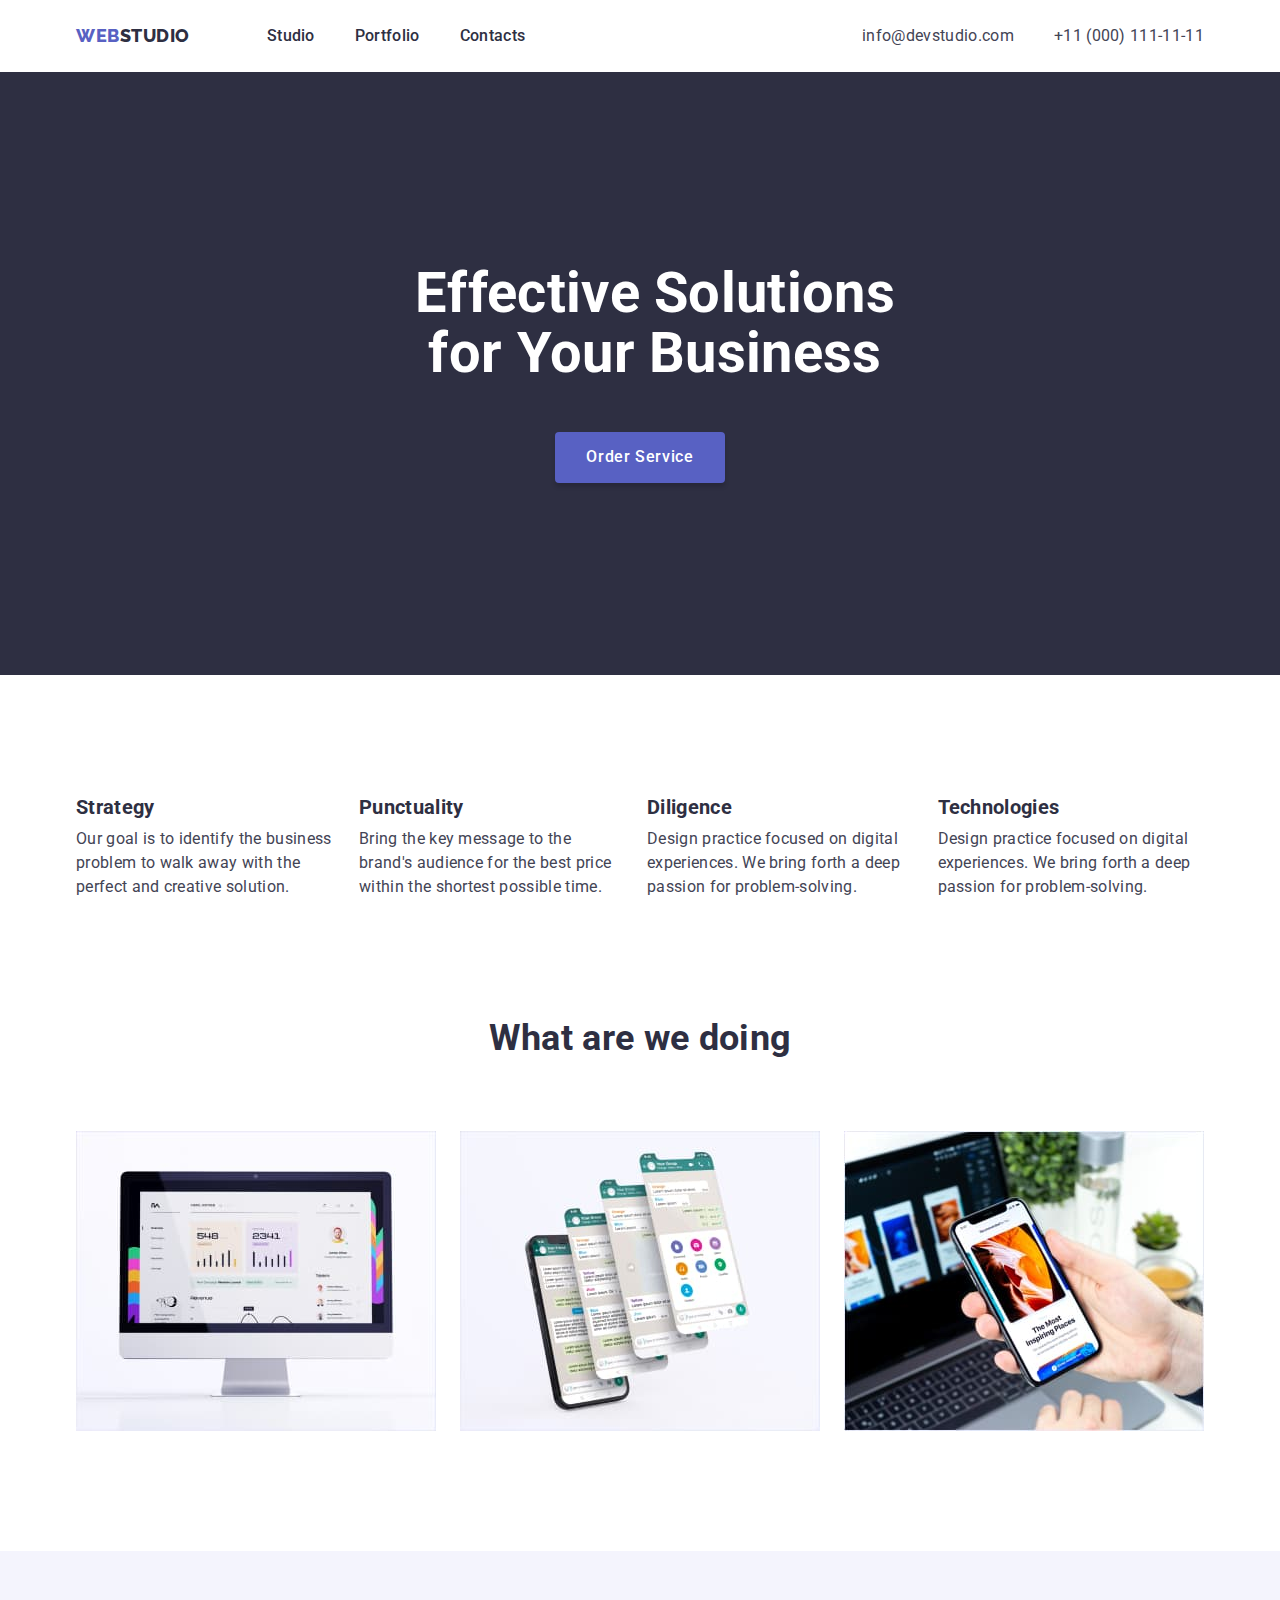
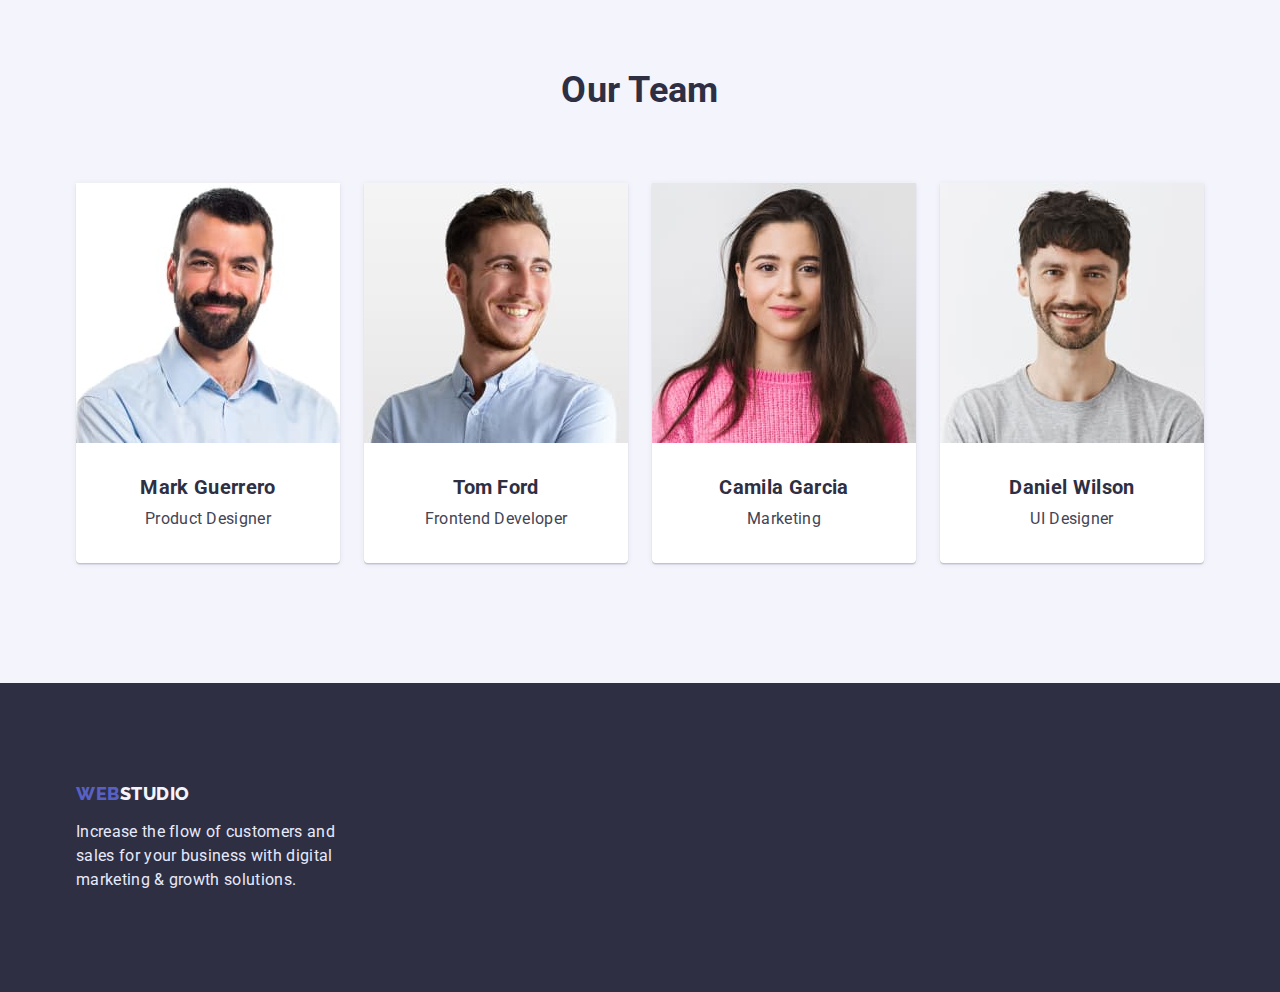
==== index.html @ d0caa9ff "Repository created" ====
<!DOCTYPE html>
<html lang="en">
  <head>
    <meta charset="UTF-8" />
    <meta http-equiv="X-UA-Compatible" content="IE=edge" />
    <meta name="viewport" content="width=device-width, initial-scale=1.0" />
    <title>Main Page</title>
    <link rel="stylesheet" href="./css/modern-normalize.css" />
    <link rel="preconnect" href="https://fonts.googleapis.com" />
    <link rel="preconnect" href="https://fonts.gstatic.com" crossorigin />
    <link
      href="https://fonts.googleapis.com/css2?family=Raleway:wght@800&family=Roboto:wght@400;500;700;900&display=swap"
      rel="stylesheet"
    />
    <link rel="stylesheet" href="./css/styles.css" />
  </head>
  <body>
    <!--header-->
    <header class="header">
      <div class="header-div container">
        <!--logo of header-->
        <div class="header-logo">
          <a class="logo-part1" href="./index.html">
            WEB<!--
            --><span class="logo-part2">STUDIO</span>
          </a>
        </div>
        <!--Main navigation-->
        <nav class="nav">
          <div class="container-nav">
            <ul class="navigation-list">
              <li class="navigation-item">
                <a class="navigation-link" href="./index.html">Studio</a>
              </li>
              <li class="navigation-item">
                <a class="navigation-link" href="./portfolio.html">Portfolio</a>
              </li>
              <li class="navigation-item">
                <a class="navigation-link" href="">Contacts</a>
              </li>
            </ul>
          </div>
        </nav>
        <!--address of header-->
        <div class="container-address">
          <ul class="address-list">
            <li class="address-item">
              <a class="address-header" href="mailto:info@devstudio.com">
                info@devstudio.com
              </a>
            </li>
            <li class="address-item">
              <a class="address-header" href="tel:+110001111111">
                +11 (000) 111-11-11
              </a>
            </li>
          </ul>
        </div>
      </div>
    </header>
    <!--main-->
    <main class="main">
      <!--hero-->
      <section class="hero">
        <div class="container">
          <h1 class="site-theme">Effective Solutions for Your Business</h1>
          <button class="filter-button" type="button">Order Service</button>
        </div>
      </section>
      <!--peculiarities-->
      <section class="section">
        <div class="peculiarities container">
          <h2 class="visually-hidden">peculiarities</h2>
          <ul class="peculiarities-list">
            <li class="peculiarities-item">
              <h3 class="list-header">Strategy</h3>
              <p class="paragraph-text">
                Our goal is to identify the business problem to walk away with
                the perfect and creative solution.
              </p>
            </li>
            <li class="peculiarities-item">
              <h3 class="list-header">Punctuality</h3>
              <p class="paragraph-text">
                Bring the key message to the brand's audience for the best price
                within the shortest possible time.
              </p>
            </li>
            <li class="peculiarities-item">
              <h3 class="list-header">Diligence</h3>
              <p class="paragraph-text">
                Design practice focused on digital experiences. We bring forth a
                deep passion for problem-solving.
              </p>
            </li>
            <li class="peculiarities-item">
              <h3 class="list-header">Technologies</h3>
              <p class="paragraph-text">
                Design practice focused on digital experiences. We bring forth a
                deep passion for problem-solving.
              </p>
            </li>
          </ul>
        </div>
      </section>
      <!--service-->
      <section class="service">
        <div class="container">
          <h2 class="header-section">What are we doing</h2>
          <ul class="service-list">
            <li class="service-item">
              <img
                src="./images/img1.jpg"
                alt="Website page monitor"
                width="360"
                height="300"
              />
            </li>
            <li class="service-item">
              <img
                src="./images/img2.jpg"
                alt="Smartphone with examples of several site pages in the form of layers"
                width="360"
                height="300"
              />
            </li>
            <li class="service-item">
              <img
                src="./images/img3.jpg"
                alt="Laptop and smartphone in app testing mode"
                width="360"
                height="300"
              />
            </li>
          </ul>
        </div>
      </section>
      <!--team-->
      <section class="team-cards section">
        <div class="container">
          <h2 class="header-section">Our Team</h2>
          <ul class="team-cards-list">
            <li class="card">
              <img
                src="./images/photo1.jpg"
                alt="Photo of Mark Guerrero against a white background"
                width="264"
                height="260"
              />
              <div class="card-block">
                <h3 class="list-header">Mark Guerrero</h3>
                <p class="paragraph-text">Product Designer</p>
              </div>
            </li>
            <li class="card">
              <img
                src="./images/photo2.jpg"
                alt="Photo of Tom Ford against a light gray background"
                width="264"
                height="260"
              />
              <div class="card-block">
                <h3 class="list-header">Tom Ford</h3>
                <p class="paragraph-text">Frontend Developer</p>
              </div>
            </li>
            <li class="card">
              <img
                src="./images/photo3.jpg"
                alt="Photo of Camila Garcia against a light gray background"
                width="264"
                height="260"
              />
              <div class="card-block">
                <h3 class="list-header">Camila Garcia</h3>
                <p class="paragraph-text">Marketing</p>
              </div>
            </li>
            <li class="card">
              <img
                src="./images/photo4.jpg"
                alt="Photo of Daniel Wilson against a light gray background"
                width="264"
                height="260"
              />
              <div class="card-block">
                <h3 class="list-header">Daniel Wilson</h3>
                <p class="paragraph-text">UI Designer</p>
              </div>
            </li>
          </ul>
        </div>
      </section>
    </main>
    <!-- footer -->
    <footer class="footer">
      <div class="container">
        <!--logo of footer-->
        <a class="logo-part1" href="./index.html">
          WEB<!--
          --><span class="logo-part2">STUDIO</span>
        </a>
        <p class="text-explanation">
          Increase the flow of customers and sales for your business with
          digital marketing & growth solutions.
        </p>
      </div>
    </footer>
  </body>
</html>
---- css/styles.css ----
:root {
  --primary-color: #ffffff;
  --primary-text-color: #2e2f42;
  --second-text-color: #434455;
  --hover-effect-color: #5861c3;
  --backgrounds-color: #f4f4fd;
  --botton-background-color: #404bbf;
  --botton-hover-color: #4d5ae5;
  --footer-p-color: #e7e9fc;
  --second-font-weight: 500;
  --header-font-weight: 700;
  --primary-width: 1440px;
  --primary-gap: 8px;
  --primary-margin-bottom: 32px;
  --left-margin: 24px;
  --top-margin: 48px;
  --font-size: 16px;
}

/* common style values */
* {
  margin: 0;
  padding: 0;
  list-style: none;
  text-decoration-line: none;
}

*,
::before,
::after {
  box-sizing: border-box;
}

body {
  margin-left: auto;
  margin-right: auto;

  font-family: "Roboto", "sans-serif";
  font-size: var(--font-size);
  letter-spacing: 0.02em;
  color: var(--primary-text-color);
  background-color: var(--primary-color);
}

.container {
  margin-left: auto;
  margin-right: auto;
  padding-left: 15px;
  padding-right: 15px;
  width: 1158px;
}

.section {
  padding-top: 120px;
  padding-bottom: 120px;
}

h2 {
  text-align: center;
}

img {
  display: block;
  width: 100%;
}

/* header */
.header {
  box-shadow: 0px 2px 1px rgba(46, 47, 66, 0.08),
    0px 1px 1px rgba(46, 47, 66, 0.16),
    0px 1px 6px rgba(46, 47, 66, 0.08);
  background-color: var(--primary-color);
}

.header .container {
  display: flex;
}

.header-logo {
  margin-right: 77px;
}

.header .logo-part1 {
  line-height: 1.33;
}

.logo-part1,
.logo-part2 {
  font-family: "Raleway";
  font-weight: 800;
  font-size: 18px;
  letter-spacing: 0.03em;
  text-decoration-line: none;
}

.header .logo-part1,
.navigation-link,
.address-header {
  display: block;
  padding-top: var(--left-margin);
  padding-bottom: var(--left-margin);
}

.logo-part1 {
  color: var(--hover-effect-color);
}

.logo-part2 {
  color: var(--primary-text-color);
}

.logo-part1:hover,
.logo-part1:hover,
.address-header:hover,
.logo-part1:focus,
.logo-part1:focus,
.address-header:focus {
  color: var(--hover-effect-color);
}

.navigation-list {
  display: flex;
}

.navigation-item+.navigation-item {
  margin-left: 40px;
}

.navigation-link {
  font-weight: var(--second-font-weight);
  color: var(--primary-text-color);
  text-decoration-line: none;
  line-height: 1.5;
}

.navigation-link:hover,
.navigation-link:focus {
  color: var(--second-text-color);
}

.navigation-link:active {
  color: var(--botton-hover-color);
}

.container-address {
  margin-left: auto;
}

.address-item:not(:last-child) {
  margin-right: 40px;
}

.address-header {
  color: var(--second-text-color);
  line-height: 1.5;
}

.address-list {
  display: flex;
  margin-left: auto;
}

/* "Main Page" */
.main {
  background-color: var(--primary-color);
}

/* "hero" */
.hero {
  padding-top: 192px;
  padding-bottom: 192px;
  margin: 0 auto;
  text-align: center;
}

.hero .container {
  width: 492px;
}

.hero,
.footer {
  background-color: var(--primary-text-color);
}

.site-theme {
  width: 492px;
  font-weight: var(--header-font-weight);
  font-size: 56px;
  line-height: 1.07;
  color: var(--primary-color);
}

.filter-button {
  font-family: inherit;
  font-weight: var(--second-font-weight);
  font-size: var(--font-size);
  line-height: 1.5;
  background-color: var(--backgrounds-color);
  color: var(--botton-hover-color);
  letter-spacing: 0.04em;

  border-radius: 4px;
  border: 0;
  cursor: pointer;
}

.hero .filter-button {
  display: inline;
  text-align: center;

  width: 170px;
  height: 51px;
  margin-top: var(--top-margin);

  line-height: 1.17;
  background-color: var(--hover-effect-color);
  color: var(--primary-color);

  box-shadow: 0 4px 4px rgba(0, 0, 0, 0.15);
}

.hero .filter-button:hover,
.hero .filter-button:focus {
  background-color: var(--hover-effect-color);
  box-shadow: 0px 1px 6px rgba(46, 47, 66, 0.08),
    0px 1px 1px rgba(46, 47, 66, 0.16),
    0px 2px 1px rgba(46, 47, 66, 0.08);
}

.hero .filter-button:active {
  background-color: var(--botton-background-color);
  box-shadow: 0 4px 4px rgba(0, 0, 0, 0.15);
}


/* section "peculiarities" */
.peculiarities-list,
.service-list,
.team-cards-list,
.filter-list {
  display: flex;
}

.peculiarities,
.service,
.portfolio-main {
  background-color: var(--primary-color);
}

.visually-hidden {
  position: absolute;
  white-space: nowrap;
  width: 1px;
  height: 1px;
  overflow: hidden;
  border: 0;
  padding: 0;
  clip: rect(0 0 0 0);
  clip-path: inset(50%);
  margin: -1px;
}

.header-section {
  text-align: center;
  margin-bottom: 72px;

  font-weight: var(--header-font-weight);
  font-size: 36px;
  line-height: 1.11;
  color: var(--primary-text-color);
}

.list-header {
  font-weight: var(--header-font-weight);
  font-size: 20px;
  line-height: 1.2;
  color: var(--primary-text-color);
}

.paragraph-text {
  margin-top: var(--primary-gap);
  color: var(--second-text-color);
}

.peculiarities-item:not(:last-child),
.service-item:not(:last-child),
.card:not(:last-child),
.filter-item:not(:last-child) {
  margin-right: var(--left-margin);
}

/* section "service" */
.service {
  padding-bottom: 120px;
}

.paragraph-text,
.text-explanation {
  font-size: var(--font-size);
  line-height: 1.5;
}

/* section "team-cards" */
.team-cards {
  padding-top: 120px;
  text-align: center;
  background-color: var(--backgrounds-color);
}

.team-cards-list .card {
  background-color: var(--primary-color);
}

.card {
  box-shadow: 0px 1px 6px rgba(46, 47, 66, 0.08),
    0px 1px 1px rgba(46, 47, 66, 0.16),
    0px 2px 1px rgba(46, 47, 66, 0.08);
  border-radius: 0px 0px 4px 4px;
}

.card-block {
  padding: var(--primary-margin-bottom) var(--font-size);
}

.project-card-block {
  padding-top: var(--primary-margin-bottom);
  padding-bottom: var(--primary-margin-bottom);
}

/* "footer" */
.footer {
  padding-top: 100px;
  padding-bottom: 100px;
}

.footer .logo-part2 {
  color: var(--backgrounds-color);
}

.footer .logo-part1,
.footer .logo-part2 {
  line-height: 1.174;
}

.text-explanation {
  margin-top: var(--font-size);
  width: 264px;
  color: var(--footer-p-color);
}

/* "Portfolio page"  */
.portfolio {
  padding-top: 96px;
  padding-bottom: 120px;
  margin-top: 2px;
}

.portfolio-div {
  display: flex;
  flex-wrap: wrap;
}

/* "filter-list" */
.filter-list,
.project-cards {
  display: flex;
  flex-wrap: wrap;
  margin-left: auto;
  margin-right: auto;
}

.portfolio-main .filter-button {
  padding: 12px var(--left-margin);

  border: 1px solid var(--footer-p-color);
  border-radius: 4px;
}

.portfolio-main .filter-button:hover,
.portfolio-main .filter-button:focus {
  background-color: var(--botton-hover-color);
  color: var(--primary-color);
  box-shadow: 0px 3px 1px rgba(0, 0, 0, 0.1),
    0px 2px 1px rgba(0, 0, 0, 0.08),
    0px 2px 2px rgba(0, 0, 0, 0.12);
  border-color: transparent;
}

/* "project-cards" */
.project-cards {
  margin-top: 72px;
}

.project-cards-item {
  flex-basis: calc((100% - 2 * var(--left-margin)) / 3);
  box-shadow: 0px 1px 6px rgba(46, 47, 66, 0.08);
}

.project-cards-item:not(:nth-child(3n)) {
  margin-right: var(--left-margin);
}

.project-cards-item:not(:nth-last-child(-n + 3)) {
  margin-bottom: 48px;
}

.project-card-link {
  box-shadow: 0px 1px 6px rgba(46, 47, 66, 0.08);
}

.project-card-block {
  padding: var(--primary-margin-bottom) var(--font-size);

  border-right: 0.5px solid var(--backgrounds-color);
  border-left: 0.5px solid var(--backgrounds-color);
  border-bottom: 0.5px solid var(--backgrounds-color);
}
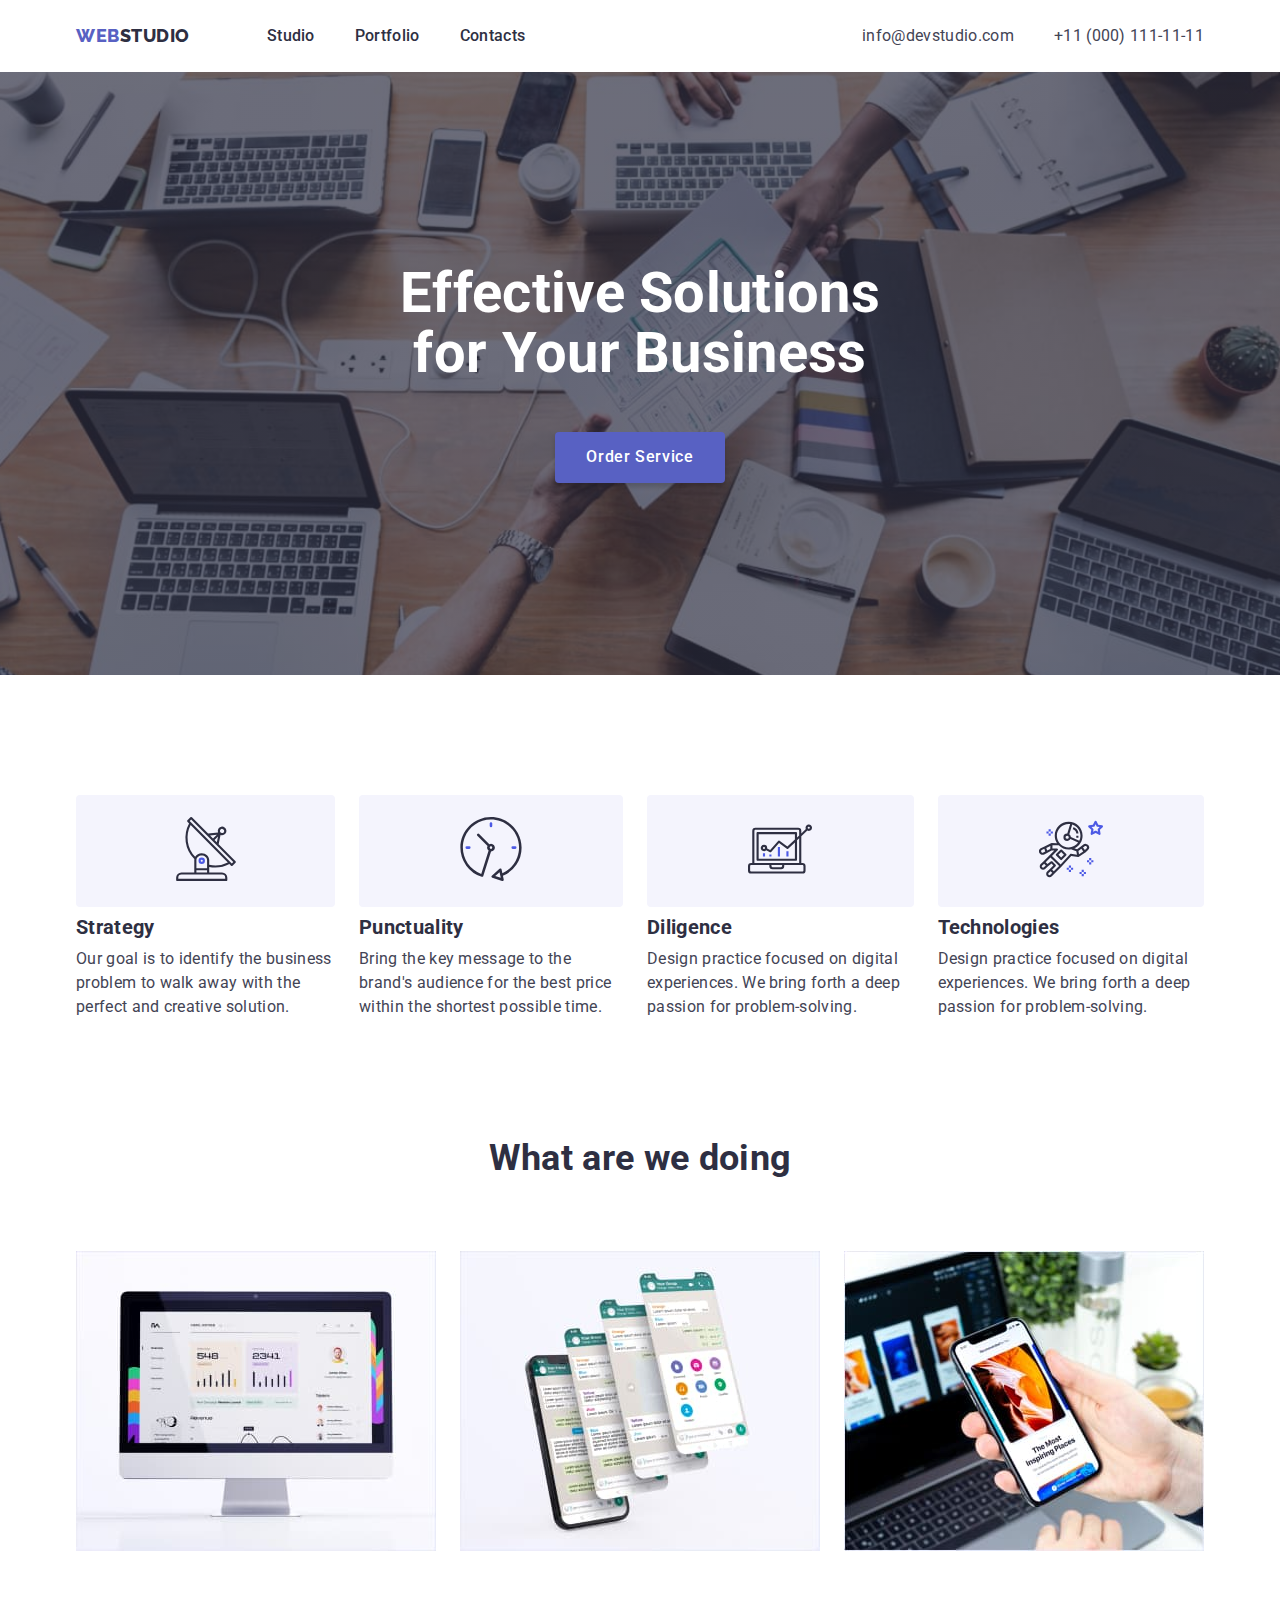
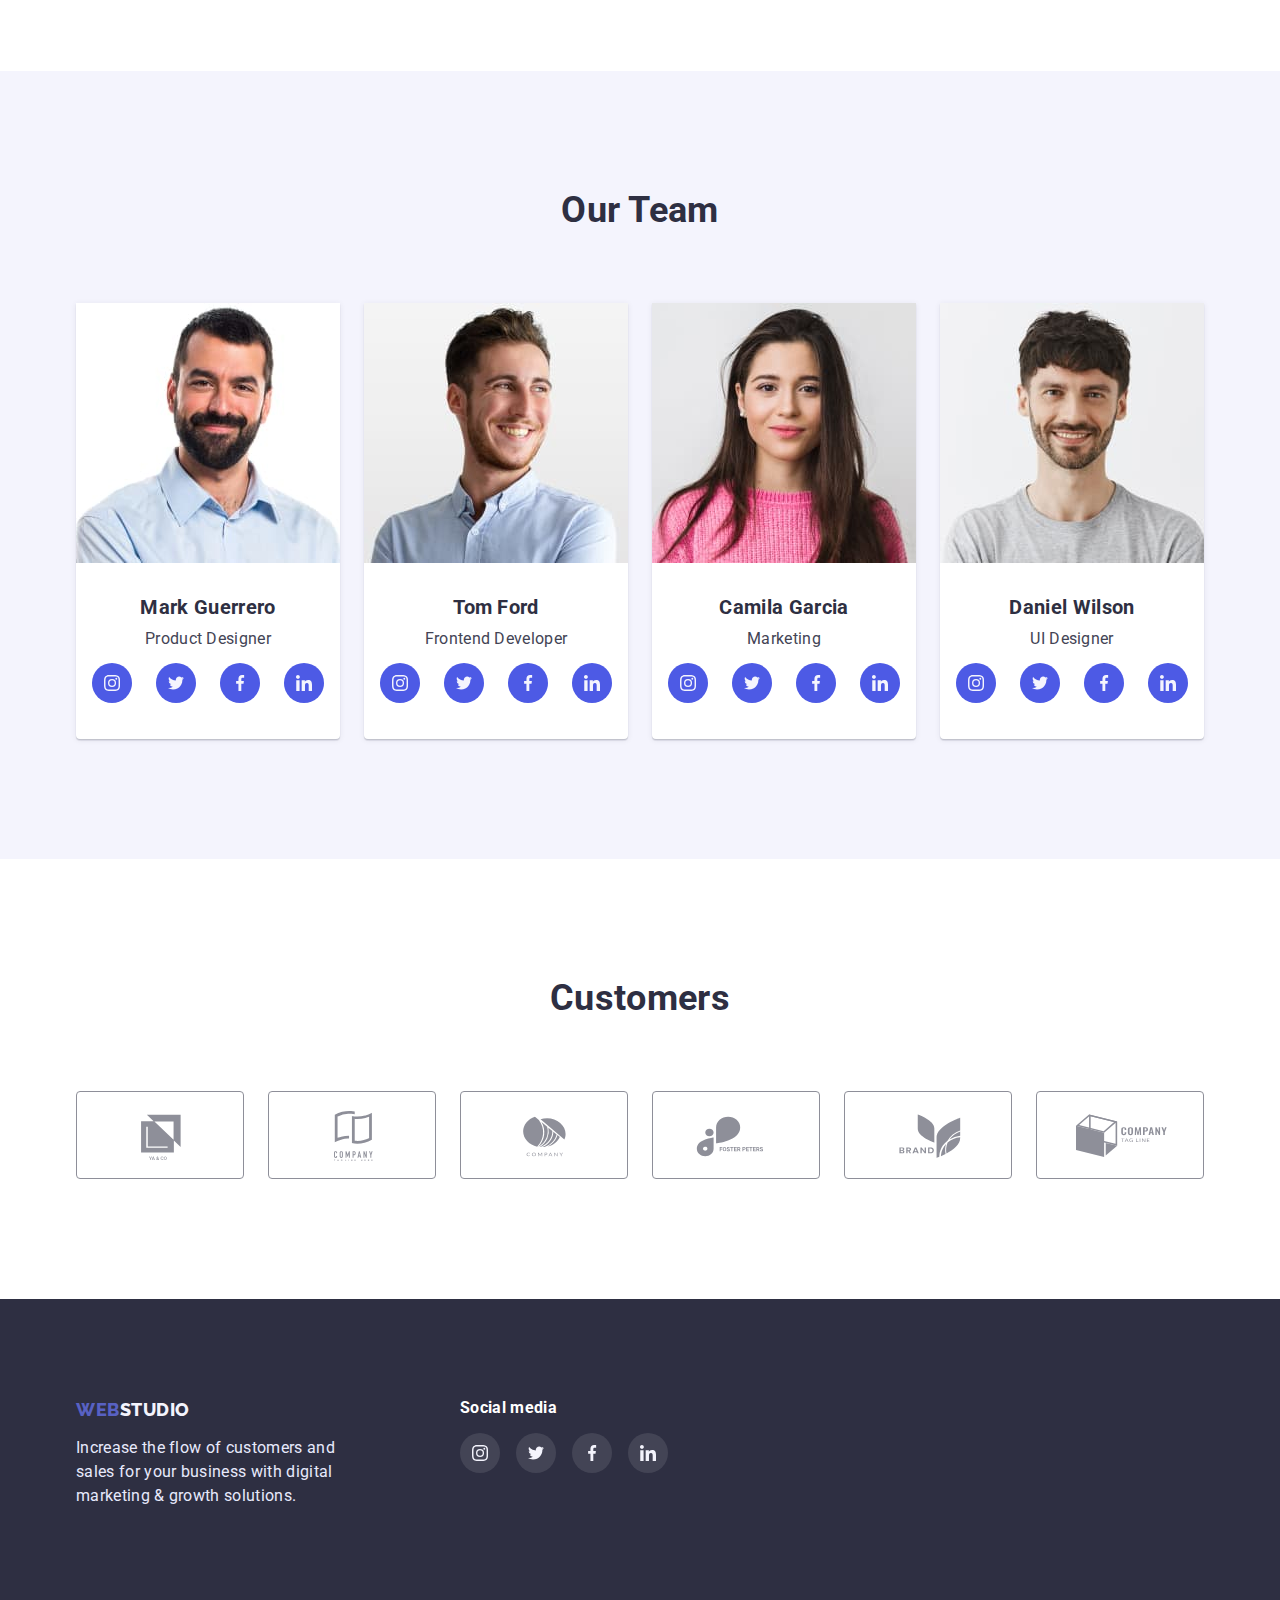
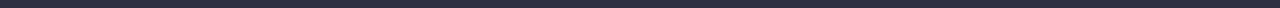
==== commit ff18db1b: "Сorrection of SVG links and icons" ====
--- a/index.html
+++ b/index.html
@@ -36,7 +36,7 @@
                 <a class="navigation-link" href="./portfolio.html">Portfolio</a>
               </li>
               <li class="navigation-item">
-                <a class="navigation-link" href="">Contacts</a>
+                <a class="navigation-link" href="./proba.html">Contacts</a>
               </li>
             </ul>
           </div>
@@ -62,9 +62,11 @@
     <main class="main">
       <!--hero-->
       <section class="hero">
-        <div class="container">
-          <h1 class="site-theme">Effective Solutions for Your Business</h1>
-          <button class="filter-button" type="button">Order Service</button>
+        <div class="overlay">
+          <div class="container">
+            <h1 class="site-theme">Effective Solutions for Your Business</h1>
+            <button class="filter-button" type="button">Order Service</button>
+          </div>
         </div>
       </section>
       <!--peculiarities-->
@@ -72,28 +74,28 @@
         <div class="peculiarities container">
           <h2 class="visually-hidden">peculiarities</h2>
           <ul class="peculiarities-list">
-            <li class="peculiarities-item">
+            <li class="peculiarities-item icon-strategy">
               <h3 class="list-header">Strategy</h3>
               <p class="paragraph-text">
                 Our goal is to identify the business problem to walk away with
                 the perfect and creative solution.
               </p>
             </li>
-            <li class="peculiarities-item">
+            <li class="peculiarities-item icon-punctuality">
               <h3 class="list-header">Punctuality</h3>
               <p class="paragraph-text">
                 Bring the key message to the brand's audience for the best price
                 within the shortest possible time.
               </p>
             </li>
-            <li class="peculiarities-item">
+            <li class="peculiarities-item icon-diligence">
               <h3 class="list-header">Diligence</h3>
               <p class="paragraph-text">
                 Design practice focused on digital experiences. We bring forth a
                 deep passion for problem-solving.
               </p>
             </li>
-            <li class="peculiarities-item">
+            <li class="peculiarities-item icon-technologies">
               <h3 class="list-header">Technologies</h3>
               <p class="paragraph-text">
                 Design practice focused on digital experiences. We bring forth a
@@ -150,6 +152,36 @@
               <div class="card-block">
                 <h3 class="list-header">Mark Guerrero</h3>
                 <p class="paragraph-text">Product Designer</p>
+                <ul class="card-list">
+                  <li class="card-item">
+                    <a href="">
+                      <svg class="card-svg">
+                        <use href="./images/icons.svg#instagram"></use>
+                      </svg>
+                    </a>
+                  </li>
+                  <li class="card-item">
+                    <a href="">
+                      <svg class="card-svg">
+                        <use href="./images/icons.svg#twitter"></use>
+                      </svg>
+                    </a>
+                  </li>
+                  <li class="card-item">
+                    <a href="">
+                      <svg class="card-svg">
+                        <use href="./images/icons.svg#facebook"></use>
+                      </svg>
+                    </a>
+                  </li>
+                  <li class="card-item">
+                    <a href="">
+                      <svg class="card-svg">
+                        <use href="./images/icons.svg#linkedin"></use>
+                      </svg>
+                    </a>
+                  </li>
+                </ul>
               </div>
             </li>
             <li class="card">
@@ -162,6 +194,39 @@
               <div class="card-block">
                 <h3 class="list-header">Tom Ford</h3>
                 <p class="paragraph-text">Frontend Developer</p>
+                <ul class="card-list">
+                  <li class="card-item">
+                    <a href="">
+                      <svg class="card-svg">
+                        <use href="./images/icons.svg#instagram"></use>
+                      </svg>
+                    </a>
+                  </li>
+                  <li class="card-item">
+                    <a href="">
+                      <svg class="card-svg">
+                        <use
+                          class="link-twitter"
+                          href="./images/icons.svg#twitter"
+                        ></use>
+                      </svg>
+                    </a>
+                  </li>
+                  <li class="card-item">
+                    <a href="">
+                      <svg class="card-svg">
+                        <use href="./images/icons.svg#facebook"></use>
+                      </svg>
+                    </a>
+                  </li>
+                  <li class="card-item">
+                    <a href="">
+                      <svg class="card-svg">
+                        <use href="./images/icons.svg#linkedin"></use>
+                      </svg>
+                    </a>
+                  </li>
+                </ul>
               </div>
             </li>
             <li class="card">
@@ -174,6 +239,36 @@
               <div class="card-block">
                 <h3 class="list-header">Camila Garcia</h3>
                 <p class="paragraph-text">Marketing</p>
+                <ul class="card-list">
+                  <li class="card-item">
+                    <a href="">
+                      <svg class="card-svg">
+                        <use href="./images/icons.svg#instagram"></use>
+                      </svg>
+                    </a>
+                  </li>
+                  <li class="card-item">
+                    <a href="">
+                      <svg class="card-svg">
+                        <use href="./images/icons.svg#twitter"></use>
+                      </svg>
+                    </a>
+                  </li>
+                  <li class="card-item">
+                    <a href="">
+                      <svg class="card-svg">
+                        <use href="./images/icons.svg#facebook"></use>
+                      </svg>
+                    </a>
+                  </li>
+                  <li class="card-item">
+                    <a href="">
+                      <svg class="card-svg">
+                        <use href="./images/icons.svg#linkedin"></use>
+                      </svg>
+                    </a>
+                  </li>
+                </ul>
               </div>
             </li>
             <li class="card">
@@ -186,7 +281,87 @@
               <div class="card-block">
                 <h3 class="list-header">Daniel Wilson</h3>
                 <p class="paragraph-text">UI Designer</p>
+                <ul class="card-list">
+                  <li class="card-item">
+                    <a href="">
+                      <svg class="card-svg">
+                        <use href="./images/icons.svg#instagram"></use>
+                      </svg>
+                    </a>
+                  </li>
+                  <li class="card-item">
+                    <a href="">
+                      <svg class="card-svg">
+                        <use href="./images/icons.svg#twitter"></use>
+                      </svg>
+                    </a>
+                  </li>
+                  <li class="card-item">
+                    <a href="">
+                      <svg class="card-svg">
+                        <use href="./images/icons.svg#facebook"></use>
+                      </svg>
+                    </a>
+                  </li>
+                  <li class="card-item">
+                    <a href="">
+                      <svg class="card-svg">
+                        <use href="./images/icons.svg#linkedin"></use>
+                      </svg>
+                    </a>
+                  </li>
+                </ul>
               </div>
+            </li>
+          </ul>
+        </div>
+      </section>
+      <!-- customers -->
+      <section class="section">
+        <div class="container customers">
+          <h2 class="header-section">Customers</h2>
+          <ul class="card-list">
+            <li class="customers-item">
+              <a href="">
+                <svg class="card-svg">
+                  <use href="./images/icons.svg#Logo0"></use>
+                </svg>
+              </a>
+            </li>
+            <li class="customers-item">
+              <a href="">
+                <svg class="card-svg">
+                  <use href="./images/icons.svg#Logo1"></use>
+                </svg>
+              </a>
+            </li>
+            <li class="customers-item">
+              <a href="">
+                <svg class="card-svg">
+                  <use href="./images/icons.svg#Logo2"></use>
+                </svg>
+              </a>
+            </li>
+            <li class="customers-item">
+              <a href="">
+                <svg class="card-svg">
+                  <use href="./images/icons.svg#Logo3"></use>
+                </svg>
+              </a>
+            </li>
+            <li class="customers-item">
+              <a href="">
+                <svg class="card-svg">
+                  <use href="./images/icons.svg#Logo4"></use>
+                </svg>
+              </a>
+            </li>
+            <li class="customers-item">
+              <a href="">
+                <svg class="card-svg">
+                  <use href="./images/icons.svg#Logo5"></use>
+                </svg>
+              </a>
             </li>
           </ul>
         </div>
@@ -195,15 +370,59 @@
     <!-- footer -->
     <footer class="footer">
       <div class="container">
-        <!--logo of footer-->
-        <a class="logo-part1" href="./index.html">
-          WEB<!--
-          --><span class="logo-part2">STUDIO</span>
-        </a>
-        <p class="text-explanation">
-          Increase the flow of customers and sales for your business with
-          digital marketing & growth solutions.
-        </p>
+        <ul class="footer-list">
+          <li>
+            <a class="logo-part1" href="./index.html">
+              WEB<!--
+              --><span class="logo-part2">STUDIO</span>
+            </a>
+            <p class="text-explanation">
+              Increase the flow of customers and sales for your business with
+              digital marketing & growth solutions.
+            </p>
+          </li>
+          <li class="social-media-item">
+            <h4 class="social-media-header">Social media</h4>
+            <ul class="card-list">
+              <li class="card-item">
+                <a href="">
+                  <div class="div-card">
+                    <svg class="card-svg">
+                      <use href="../images/icons.svg#instagram"></use>
+                    </svg>
+                  </div>
+                </a>
+              </li>
+              <li class="card-item">
+                <a href="">
+                  <div class="div-card">
+                    <svg class="card-svg">
+                      <use href="../images/icons.svg#twitter"></use>
+                    </svg>
+                  </div>
+                </a>
+              </li>
+              <li class="card-item">
+                <a href="">
+                  <div class="div-card">
+                    <svg class="card-svg">
+                      <use href="../images/icons.svg#facebook"></use>
+                    </svg>
+                  </div>
+                </a>
+              </li>
+              <li class="card-item">
+                <a href="">
+                  <div class="div-card">
+                    <svg class="card-svg">
+                      <use href="../images/icons.svg#linkedin"></use>
+                    </svg>
+                  </div>
+                </a>
+              </li>
+            </ul>
+          </li>
+        </ul>
       </div>
     </footer>
   </body>
--- a/css/styles.css
+++ b/css/styles.css
@@ -14,7 +14,7 @@
   --primary-margin-bottom: 32px;
   --left-margin: 24px;
   --top-margin: 48px;
-  --font-size: 16px;
+  --size-16px: 16px;
 }
 
 /* common style values */
@@ -36,7 +36,7 @@
   margin-right: auto;
 
   font-family: "Roboto", "sans-serif";
-  font-size: var(--font-size);
+  font-size: var(--size-16px);
   letter-spacing: 0.02em;
   color: var(--primary-text-color);
   background-color: var(--primary-color);
@@ -167,14 +167,29 @@
 
 /* "hero" */
 .hero {
+  margin: 0 auto;
+  text-align: center;
+}
+
+.overlay {
   padding-top: 192px;
   padding-bottom: 192px;
   margin: 0 auto;
   text-align: center;
+  max-width: 1600px;
+  min-height: 603px;
+
+  background-image: linear-gradient(to right,
+      rgba(46, 47, 66, 0.7), rgba(46, 47, 66, 0.7)),
+    url("../images/people-office.jpg");
+  background-color: #2e2f42;
+  background-repeat: no-repeat;
+  background-position: center;
+  background-size: 1600px;
 }
 
 .hero .container {
-  width: 492px;
+  width: 522px;
 }
 
 .hero,
@@ -193,7 +208,7 @@
 .filter-button {
   font-family: inherit;
   font-weight: var(--second-font-weight);
-  font-size: var(--font-size);
+  font-size: var(--size-16px);
   line-height: 1.5;
   background-color: var(--backgrounds-color);
   color: var(--botton-hover-color);
@@ -232,7 +247,6 @@
   box-shadow: 0 4px 4px rgba(0, 0, 0, 0.15);
 }
 
-
 /* section "peculiarities" */
 .peculiarities-list,
 .service-list,
@@ -245,6 +259,42 @@
 .service,
 .portfolio-main {
   background-color: var(--primary-color);
+}
+
+.peculiarities-item::before {
+  display: flex;
+  content: "";
+  height: 112px;
+  margin-bottom: 8px;
+  background-color: var(--backgrounds-color);
+  background-repeat: no-repeat;
+  background-position: center;
+  border-radius: 4px;
+}
+
+.icon-strategy::before {
+  content: url('data: image/svg+xml;charset=UTF-8,<svg xmlns="http://www.w3.org/2000/svg" width="64" height="64"><path fill="%232E2F42" d="M61.546 44.195 44.66 27.185l1.874-9.23c.484.188.998.287 1.517.29h.013a4.318 4.318 0 1 0-4.017-2.87l-9.92 1.21L17.945.32a1.066 1.066 0 0 0-.753-.32c-.28.001-.548.113-.747.31L13.42 3.318a1.067 1.067 0 0 0 0 1.509l1.628 1.65a29.885 29.885 0 0 0 5.04 35.327c.084.081.183.147.291.195a6.192 6.192 0 0 0-.104 1.094v12.374h-12.8A5.34 5.34 0 0 0 2.14 60.8v2.133c0 .59.478 1.067 1.067 1.067h49.067c.589 0 1.067-.478 1.067-1.067V60.8a5.34 5.34 0 0 0-5.334-5.333h-12.8v-5.484c2.005.42 4.048.635 6.097.64a29.699 29.699 0 0 0 14.08-3.567l1.637 1.646c.198.202.469.318.753.32.28-.002.548-.113.746-.31l3.025-3.009a1.067 1.067 0 0 0 0-1.508ZM46.56 12.466a2.133 2.133 0 1 1 1.503 3.646h-.006a2.133 2.133 0 0 1-1.493-3.646h-.004Zm-2.511 7.01-1.197 5.89-2.351-2.364 3.548-3.527Zm-1.212-1.804-3.84 3.817-2.97-2.987 6.81-.83ZM48.008 57.6a3.2 3.2 0 0 1 3.2 3.2v1.067H4.275V60.8a3.2 3.2 0 0 1 3.2-3.2h40.533Zm-14.933-4.267v2.134H22.408v-2.134h10.667ZM22.408 51.2v-8.107c0-2.587 2.393-4.693 5.333-4.693 2.941 0 5.334 2.106 5.334 4.693V51.2H22.408Zm12.8-3.392v-4.715c0-3.764-3.35-6.826-7.466-6.826a7.6 7.6 0 0 0-6.563 3.572 27.739 27.739 0 0 1-4.557-31.774l37.204 37.417a27.642 27.642 0 0 1-18.618 2.326Zm22.578-1.367-1.503-1.512L17.181 5.591 15.672 4.08l1.51-1.504 15.87 15.96c.007 0 .011.013.019.019L59.3 44.937l-1.514 1.504Z" /><path fill="%234D5AE5" d="M27.751 40.533h-.01a3.2 3.2 0 0 0-.01 6.4h.01a3.2 3.2 0 0 0 .01-6.4Zm.747 3.957a1.067 1.067 0 0 1-1.818-.762 1.068 1.068 0 0 1 1.061-1.061 1.067 1.067 0 0 1 .747 1.823h.01Z" /></svg>');
+  justify-content: center;
+  align-items: center;
+
+}
+
+.icon-punctuality::before {
+  content: url('data: image/svg+xml;charset=UTF-8,<svg xmlns="http://www.w3.org/2000/svg" width="64" height="64" fill="none"><g clip-path="url(%23a)"><path fill="%232E2F42" d="M62.593 30.602C62.59 13.698 48.883-.003 31.977 0 15.073.003 1.372 13.71 1.375 30.616a30.61 30.61 0 0 0 21.299 29.152c.12.038.247.058.373.057.242 0 .478-.065.685-.187.27-.16.472-.414.567-.713l7.73-24.5a3.826 3.826 0 1 0-1.68-7.27L20.137 16.942a1.275 1.275 0 0 0-1.803 1.804l10.207 10.218a3.752 3.752 0 0 0 1.072 4.618l-7.365 23.346C7.692 51.566.239 35.42 5.601 20.864 10.963 6.31 27.11-1.145 41.665 4.217 56.22 9.58 63.673 25.726 58.312 40.281a28.087 28.087 0 0 1-14.925 15.947l-.796-3.749a1.275 1.275 0 0 0-2.096-.687l-7.674 6.851a1.275 1.275 0 0 0 .462 2.169l9.797 3.127a1.275 1.275 0 0 0 1.638-1.48l-.782-3.678a30.51 30.51 0 0 0 18.657-28.178Zm-30.609-1.275a1.276 1.276 0 1 1 0 2.552 1.276 1.276 0 0 1 0-2.552Zm4.201 29.728 4.368-3.896 1.206 5.68-5.574-1.784Z" /><path fill="%234D5AE5" d="M30.709 6.37v2.55a1.275 1.275 0 1 0 2.55 0V6.37a1.276 1.276 0 0 0-2.55 0ZM7.752 29.327a1.275 1.275 0 0 0 0 2.55h2.55a1.275 1.275 0 1 0 0-2.55h-2.55ZM56.216 31.878a1.275 1.275 0 1 0 0-2.55h-2.55a1.276 1.276 0 0 0 0 2.55h2.55Z" /></g><defs><clipPath id="a"><path fill="%23fff" d="M0 0h64v64H0z" /></clipPath></defs></svg>');
+  justify-content: center;
+  align-items: center;
+}
+
+.icon-diligence::before {
+  content: url('data: image/svg+xml;charset=UTF-8,<svg xmlns="http://www.w3.org/2000/svg" width="64" height="64" fill="none"><g clip-path="url(%23a)"><path fill="%234D5AE5" d="M29.851 29.93h2.132v9.594h-2.132V29.93ZM38.38 34.194h2.132v5.33H38.38v-5.33ZM21.322 37.392h2.132v2.132h-2.132v-2.132ZM14.925 36.326h2.133v3.198h-2.133v-3.198Z" /><path fill="%232E2F42" d="M3.198 56.582h51.173a3.198 3.198 0 0 0 3.199-3.198v-4.265a3.198 3.198 0 0 0-3.199-3.198h-1.066V19.334l6.056-5.736a3.216 3.216 0 1 0-1.493-1.526l-4.563 4.325v-2.46a3.198 3.198 0 0 0-3.198-3.198H7.463a3.198 3.198 0 0 0-3.199 3.199V45.92H3.198A3.198 3.198 0 0 0 0 49.119v4.265a3.198 3.198 0 0 0 3.198 3.198Zm57.57-46.909a1.066 1.066 0 1 1 0 2.133 1.066 1.066 0 0 1 0-2.133ZM6.397 13.938c0-.59.477-1.067 1.066-1.067h42.644c.589 0 1.066.478 1.066 1.067v4.477l-2.132 2.026V16.07c0-.589-.477-1.066-1.066-1.066H9.595c-.589 0-1.066.477-1.066 1.066v26.652c0 .59.477 1.067 1.066 1.067h38.38c.589 0 1.066-.478 1.066-1.067V23.374l2.132-2.02V45.92H6.397V13.938Zm9.595 13.859a3.198 3.198 0 1 0 2.214 5.497l3.706 1.86c.43.215.953.114 1.273-.246l7.877-8.863 7.744 5.803c.416.311.996.278 1.372-.079l6.73-6.375v16.262H10.662v-24.52H46.91v5.32L39.366 29.6l-7.81-5.855a1.067 1.067 0 0 0-1.435.145l-7.986 8.985-2.986-1.493c.022-.128.036-.257.041-.387a3.199 3.199 0 0 0-3.198-3.198Zm1.066 3.198a1.066 1.066 0 1 1-2.133 0 1.066 1.066 0 0 1 2.133 0Zm6.396 17.058h10.661v1.066c0 .589-.477 1.066-1.066 1.066H24.52a1.066 1.066 0 0 1-1.066-1.066v-1.066ZM2.132 49.12c0-.589.478-1.066 1.066-1.066h18.124v1.066a3.198 3.198 0 0 0 3.198 3.199h8.53a3.198 3.198 0 0 0 3.198-3.199v-1.066H54.37c.59 0 1.067.477 1.067 1.066v4.265c0 .588-.478 1.066-1.067 1.066H3.198a1.066 1.066 0 0 1-1.066-1.066v-4.265Z" /></g><defs><clipPath id="a"><path fill="%23fff" d="M0 0h64v64H0z" /></clipPath></defs></svg>');
+  justify-content: center;
+  align-items: center;
+}
+
+.icon-technologies::before {
+  content: url('data: image/svg+xml;charset=UTF-8,<svg xmlns="http://www.w3.org/2000/svg" width="64" height="64" fill="none"><path fill="%234D5AE5" d="M63.948 9.048a1.068 1.068 0 0 0-.86-.725l-3.822-.556-1.71-3.462c-.358-.73-1.553-.73-1.912 0l-1.71 3.462-3.82.556a1.067 1.067 0 0 0-.592 1.819l2.765 2.695-.653 3.806c-.068.4.096.804.424 1.043.332.241.765.271 1.124.081L56.6 15.97l3.417 1.797a1.068 1.068 0 0 0 1.548-1.124l-.652-3.806 2.766-2.695a1.07 1.07 0 0 0 .27-1.094Zm-4.926 2.654c-.25.244-.366.598-.306.944l.382 2.228-2.001-1.051a1.064 1.064 0 0 0-.994 0l-2.001 1.051.381-2.228a1.068 1.068 0 0 0-.306-.944l-1.62-1.579 2.238-.325c.348-.05.647-.269.803-.584l1-2.026L57.6 9.214c.156.315.456.534.804.584l2.237.325-1.618 1.579ZM52.267 41.044h-2.134v2.134h2.134v-2.134ZM52.267 45.311h-2.134v2.134h2.134V45.31Z" /><path fill="%234D5AE5" d="M54.4 43.178h-2.133v2.133H54.4v-2.133ZM50.134 43.178H48v2.133h2.134v-2.133ZM44.8 52.778h-2.133v2.133H44.8v-2.133ZM44.8 57.045h-2.133v2.133H44.8v-2.133ZM46.934 54.911H44.8v2.134h2.134V54.91Z" /><path fill="%234D5AE5" d="M42.667 54.911h-2.134v2.134h2.134V54.91ZM32 48.511h-2.133v2.134H32V48.51ZM32 52.778h-2.133v2.133H32v-2.133ZM34.133 50.645H32v2.133h2.133v-2.133ZM29.867 50.645h-2.134v2.133h2.134v-2.133ZM11.733 12.244H9.6v2.133h2.133v-2.133ZM11.733 16.51H9.6v2.134h2.133v-2.133ZM13.866 14.377h-2.133v2.134h2.133v-2.134ZM9.6 14.377H7.466v2.134H9.6v-2.134Z" /><path fill="%232E2F42" d="M49.43 28.319a3.548 3.548 0 0 0-2.377-1.41 3.553 3.553 0 0 0-2.68.705l-2.503 1.919h-.001l-3.796 2.835-2.715-1.082c4.842-2.172 8.227-7.016 8.227-12.64C43.585 11 37.34 4.78 29.663 4.78 21.986 4.78 15.74 11 15.74 18.646c0 2.771.828 5.348 2.24 7.517l-5.528-.048h-.01c-.017 0-.03.009-.047.01-.105.004-.209.025-.31.061-.026.01-.052.015-.077.027-.013.005-.025.006-.038.013l-6.466 3.193h-.002l-3.787 1.822a.82.82 0 0 0-.126.07A3.56 3.56 0 0 0 .393 35.9c.44.858 1.19 1.49 2.112 1.779a3.558 3.558 0 0 0 2.757-.257l2.776-1.476 4.528-2.339 2.714-.015-10.884 10.83c0 .002-.002.002-.003.003l-2.677 2.666a3.298 3.298 0 0 0-.98 2.356c0 .89.347 1.727.98 2.357.65.647 1.504.97 2.358.97.856 0 1.709-.323 2.36-.97l2.629-2.617 3.481-2.6 1.802 1.794-3.523 3.508-.003.003-2.678 2.666a3.298 3.298 0 0 0-.98 2.355c0 .89.348 1.727.98 2.358.65.646 1.505.97 2.36.97.854 0 1.71-.324 2.36-.97l2.679-2.667 4.285-4.266c0-.002 0-.003.002-.004l2.019-2-.008-.007c.013-.013.031-.017.044-.031L32.215 38.98l6.942.987a1.052 1.052 0 0 0 .525-.066c.035-.013.066-.03.1-.047.038-.019.078-.03.114-.054l6.427-4.267c.024-.016.036-.041.059-.059.025-.02.057-.028.08-.05l2.544-2.383a3.558 3.558 0 0 0 .423-4.723ZM4.26 35.54c-.346.186-.74.223-1.116.104a1.43 1.43 0 0 1-.425-2.52l2.628-1.264.632 1.849.266.776L4.26 35.54Zm6.995-3.655-3.097 1.6-.51-1.494-.367-1.073 4.053-2-.079 2.967Zm30.199-13.241c0 1.837-.438 3.57-1.198 5.119l-8.363-3.798a3.722 3.722 0 0 0-1.576-2.776l2.928-9.72C38 8.98 41.454 13.416 41.454 18.643Zm-23.578 0c0-6.47 5.289-11.734 11.789-11.734.506 0 1 .043 1.49.105l-2.864 9.507c-.038 0-.075-.011-.114-.011a3.744 3.744 0 0 0-3.745 3.733 3.744 3.744 0 0 0 3.745 3.733c1.389 0 2.589-.766 3.236-1.889l7.725 3.51c-2.15 2.893-5.59 4.78-9.473 4.78-6.5 0-11.789-5.265-11.789-11.734Zm11.913 1.6c0 .882-.724 1.6-1.612 1.6a1.608 1.608 0 0 1-1.612-1.6c0-.882.723-1.6 1.612-1.6.888 0 1.612.718 1.612 1.6ZM4.929 50.292a1.217 1.217 0 0 1-1.708.002 1.187 1.187 0 0 1 0-1.689l1.924-1.917 1.702 1.695-1.917 1.91Zm6.428 7.467a1.216 1.216 0 0 1-1.71.002 1.188 1.188 0 0 1 0-1.689l1.926-1.918.805.801.898.894-1.919 1.91Zm6.964-6.937-.004.002-3.53 3.52-.805-.801-.898-.894 3.527-3.51v-.002s.002 0 .003-.002c.08-.08.13-.176.18-.27.013-.028.04-.052.052-.08.033-.083.038-.171.05-.258.007-.049.028-.095.028-.145 0-.071-.025-.14-.04-.211-.013-.064-.013-.13-.037-.191-.04-.1-.11-.189-.183-.275-.02-.024-.027-.054-.05-.076h-.001l-.002-.004-3.214-3.2c-.034-.034-.078-.048-.116-.077a1.026 1.026 0 0 0-.174-.115.99.99 0 0 0-.187-.065 1.024 1.024 0 0 0-.206-.04 1.035 1.035 0 0 0-.19.01 1.068 1.068 0 0 0-.209.04.987.987 0 0 0-.188.09c-.04.022-.085.03-.122.057l-3.547 2.648-1.801-1.794 4.798-4.773 8.72 8.578-1.854 1.838Zm13.637-14.034c-.03-.004-.06.008-.09.006a1.044 1.044 0 0 0-.23.014.983.983 0 0 0-.37.136c-.06.036-.114.075-.166.123-.026.022-.057.033-.08.058l-9.397 10.292-8.656-8.514 5.666-5.636a1.068 1.068 0 0 0-.759-1.822l-4.437.026.055-3.215 6.208.053a13.897 13.897 0 0 0 9.963 4.202c.875 0 1.728-.09 2.559-.245.08.064.159.129.26.17l4.818 1.92.305 1.516.357 1.77-6.006-.854Zm8.083.357-.627-3.116 2.893-2.16.758 1.005 1.136 1.508-4.16 2.763Zm7.507-5.662-1.676 1.57-1.862-2.473 1.663-1.274c.31-.24.701-.336 1.085-.286.387.054.728.256.96.568.434.584.36 1.398-.17 1.895Z" /><path fill="%232E2F42" d="m27.204 37.088-4.286-4.267a1.066 1.066 0 0 0-1.505 0l-4.285 4.267a1.072 1.072 0 0 0 0 1.513l4.285 4.266a1.066 1.066 0 0 0 1.505 0l4.286-4.266a1.067 1.067 0 0 0 0-1.513Zm-5.038 3.518-2.773-2.762 2.773-2.761 2.775 2.761-2.775 2.762ZM34.328 10.142l-.515 2.071c.142.035 3.475.904 3.475 4.298h2.134c0-4.034-3.331-5.931-5.093-6.37ZM39.422 18.644h-2.133v2.134h2.133v-2.134Z" /></svg>');
+  justify-content: center;
+  align-items: center;
 }
 
 .visually-hidden {
@@ -285,7 +335,8 @@
 .peculiarities-item:not(:last-child),
 .service-item:not(:last-child),
 .card:not(:last-child),
-.filter-item:not(:last-child) {
+.filter-item:not(:last-child),
+.team-cards .card-item:not(:last-child) {
   margin-right: var(--left-margin);
 }
 
@@ -296,7 +347,7 @@
 
 .paragraph-text,
 .text-explanation {
-  font-size: var(--font-size);
+  font-size: var(--size-16px);
   line-height: 1.5;
 }
 
@@ -319,13 +370,124 @@
 }
 
 .card-block {
-  padding: var(--primary-margin-bottom) var(--font-size);
-}
-
-.project-card-block {
-  padding-top: var(--primary-margin-bottom);
-  padding-bottom: var(--primary-margin-bottom);
-}
+  padding: 32px 0px 36px 0px;
+}
+
+.card-list {
+  display: flex;
+  justify-content: center;
+  margin: 0 auto;
+  padding: 0;
+}
+
+.card-block .card-list {
+  margin-top: 12px;
+}
+
+.card-item {
+  display: flex;
+  width: 40px;
+  height: 40px;
+
+  border-radius: 50%;
+  justify-content: center;
+  align-items: center;
+}
+
+.card-block .card-item {
+  background-color: #4d5ae5;
+}
+
+.footer .card-item {
+  background-color: rgba(255, 255, 255, 0.1);
+}
+
+.card-item:hover,
+.card-item:focus,
+.card-item:active {
+  background-color: #31D0AA;
+}
+
+.customers .card-item {
+  display: block;
+  width: 168px;
+  height: 88px;
+}
+
+.customers .card-item:not(:last-child) {
+  margin-right: var(--left-margin);
+}
+
+.card-svg {
+  display: block;
+  justify-content: center;
+  align-items: center;
+  width: 16px;
+  height: 16px;
+  margin: 0 auto;
+  padding: 0;
+}
+
+.icon-card {
+  margin: 0 auto;
+  width: 16px;
+  height: 16px;
+}
+
+/* "Customers" */
+.customers-list {
+  display: flex;
+  justify-content: center;
+}
+
+.customers-item {
+  display: flex;
+  justify-content: center;
+  align-items: center;
+}
+
+
+.customers-item:not(:last-child) {
+  margin-right: 24px;
+}
+
+.customers-svg {
+  border: 1px solid #8E8F99;
+  border-radius: 4px;
+  margin: 0 auto;
+  padding: 0;
+
+  width: 104px;
+  height: 56px;
+  contain: content;
+}
+
+.customers .card-list {
+  display: flex;
+  justify-content: center;
+}
+
+.customers .card-svg {
+  width: 168px;
+  height: 88px;
+  padding: 16px 32px;
+  border: 1px solid #8E8F99;
+  border-radius: 4px;
+  fill: #8E8F99;
+}
+
+.customers .card-svg:hover {
+  border-color: var(--botton-hover-color);
+  fill: #4d5ae5;
+}
+
+.customers .card-svg:hover,
+.customers .card-svg:focus,
+.customers .card-svg:active {
+  border-color: var(--botton-hover-color);
+  fill: var(--botton-hover-color);
+}
+
 
 /* "footer" */
 .footer {
@@ -333,6 +495,14 @@
   padding-bottom: 100px;
 }
 
+.footer .container {
+  display: flex;
+}
+
+.footer-list {
+  display: flex;
+}
+
 .footer .logo-part2 {
   color: var(--backgrounds-color);
 }
@@ -343,10 +513,27 @@
 }
 
 .text-explanation {
-  margin-top: var(--font-size);
+  margin-top: var(--size-16px);
   width: 264px;
   color: var(--footer-p-color);
 }
+
+.social-media-item {
+  margin-left: 120px;
+}
+
+.social-media-header {
+  color: var(--primary-color);
+}
+
+.footer .card-item:not(:last-child) {
+  margin-right: var(--size-16px);
+}
+
+.footer-list .card-list {
+  margin-top: var(--size-16px);
+}
+
 
 /* "Portfolio page"  */
 .portfolio {
@@ -386,6 +573,13 @@
   border-color: transparent;
 }
 
+.project-cards-item:active {
+  border: 0.5px solid #F4F4FD;
+  box-shadow: 0px 1px 6px rgba(46, 47, 66, 0.08),
+    0px 1px 1px rgba(46, 47, 66, 0.16),
+    0px 2px 1px rgba(46, 47, 66, 0.08);
+}
+
 /* "project-cards" */
 .project-cards {
   margin-top: 72px;
@@ -409,7 +603,7 @@
 }
 
 .project-card-block {
-  padding: var(--primary-margin-bottom) var(--font-size);
+  padding: var(--primary-margin-bottom) var(--size-16px);
 
   border-right: 0.5px solid var(--backgrounds-color);
   border-left: 0.5px solid var(--backgrounds-color);
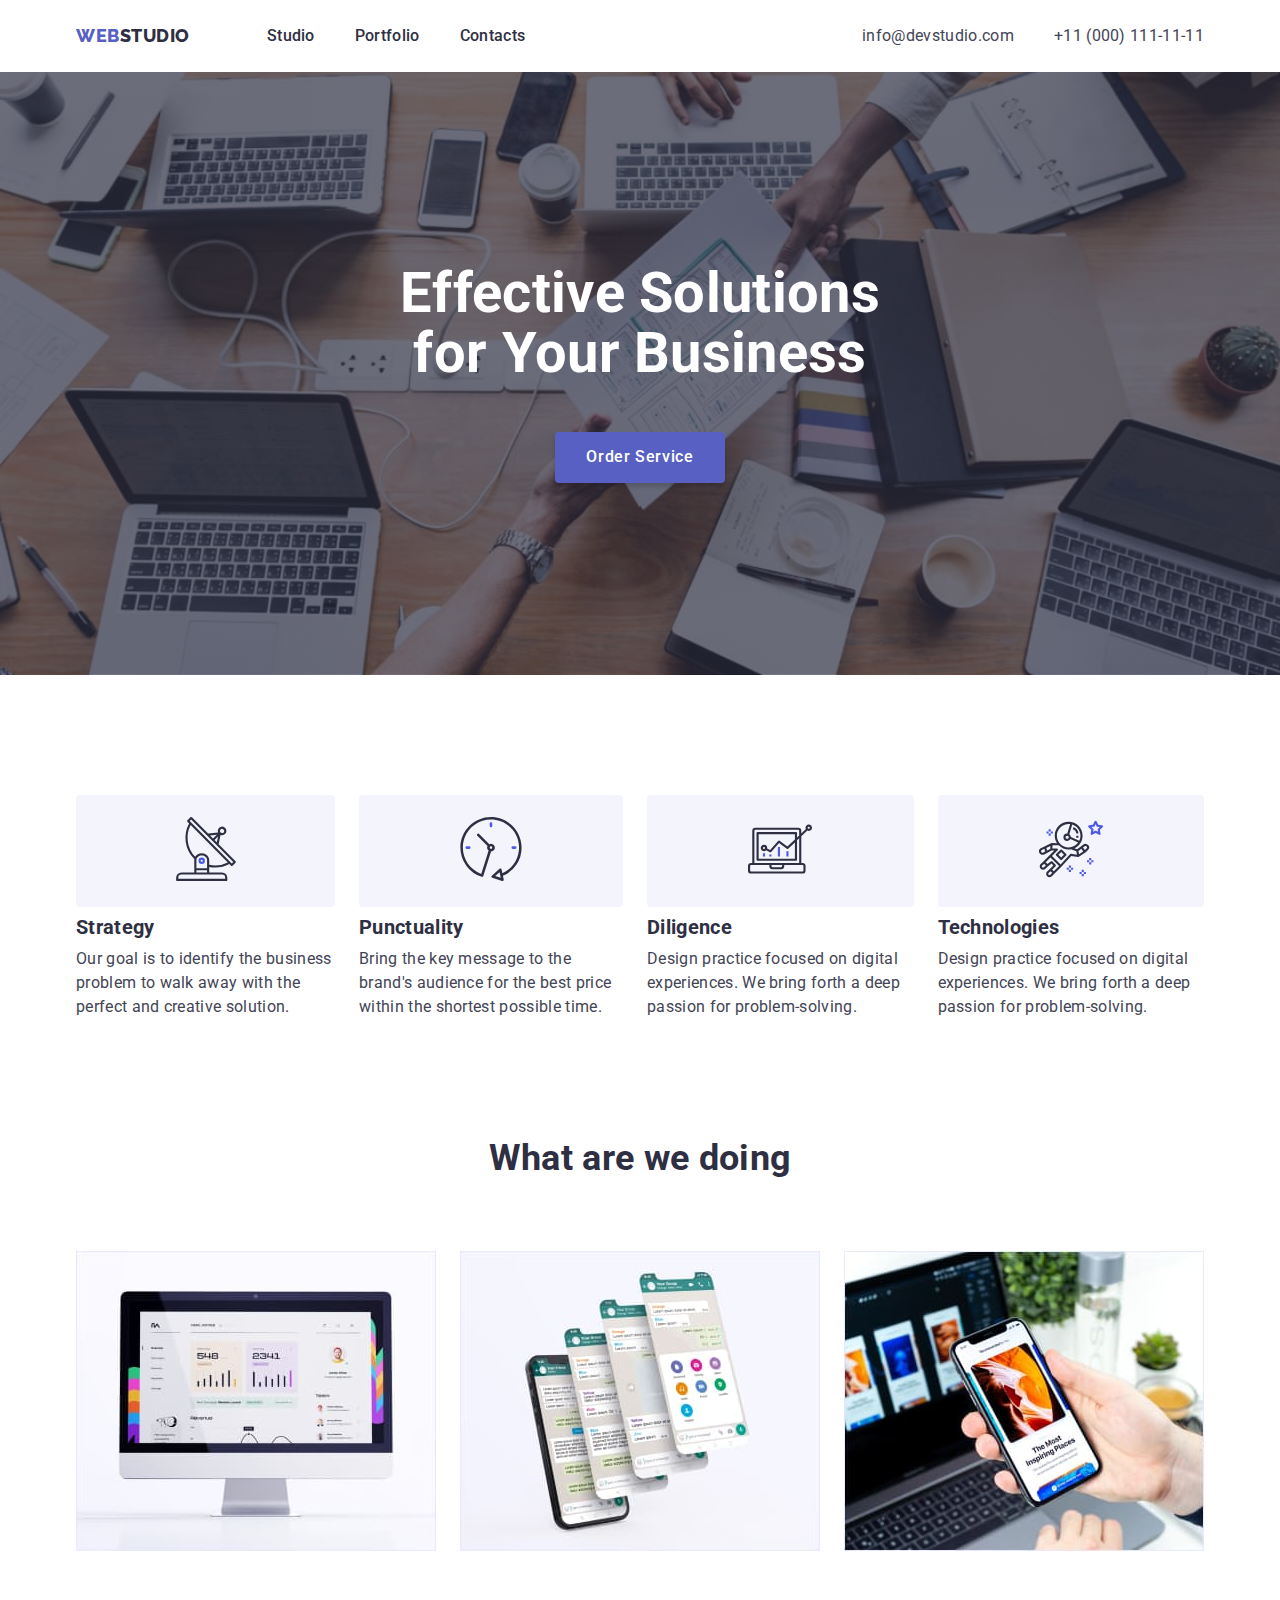
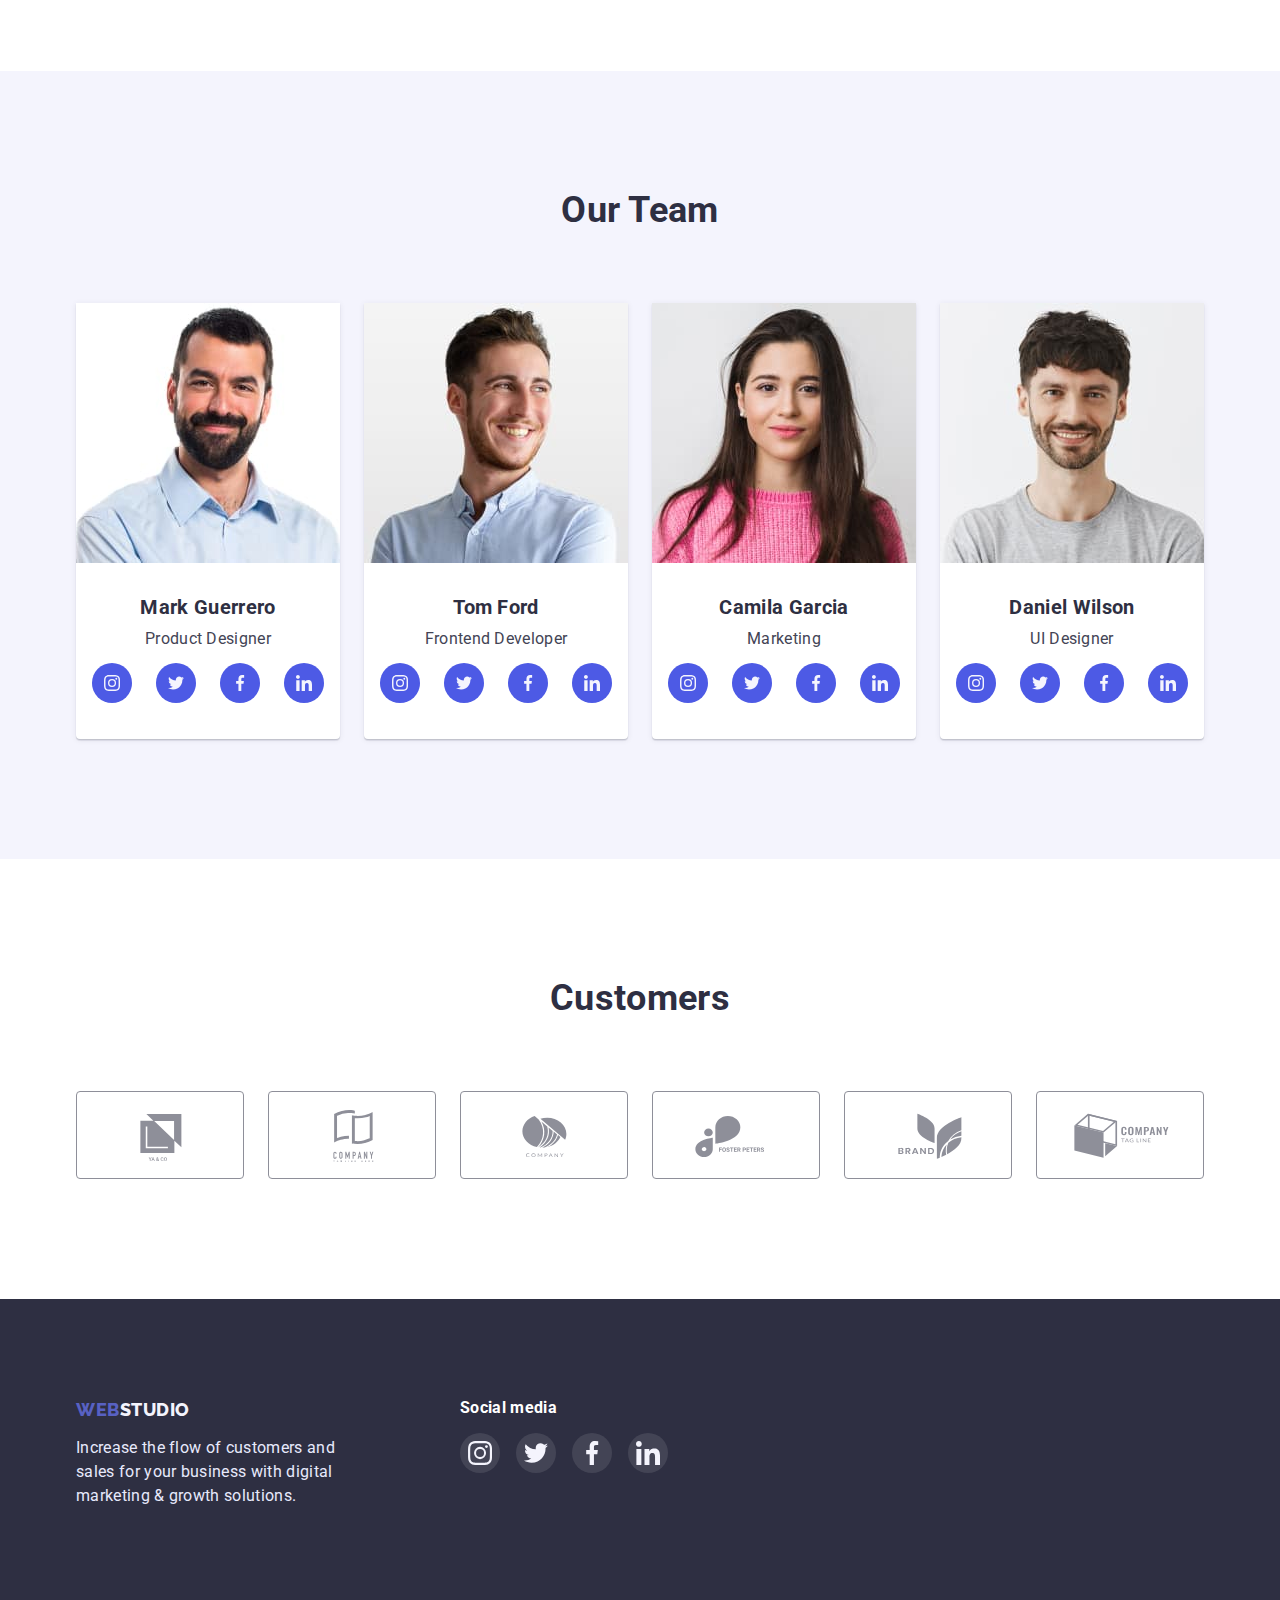
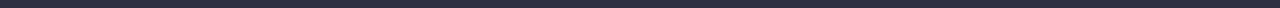
==== commit cc9f9068: "fixed bugs in displaying icons" ====
--- a/index.html
+++ b/index.html
@@ -36,7 +36,7 @@
                 <a class="navigation-link" href="./portfolio.html">Portfolio</a>
               </li>
               <li class="navigation-item">
-                <a class="navigation-link" href="./proba.html">Contacts</a>
+                <a class="navigation-link" href="">Contacts</a>
               </li>
             </ul>
           </div>
@@ -62,11 +62,9 @@
     <main class="main">
       <!--hero-->
       <section class="hero">
-        <div class="overlay">
-          <div class="container">
-            <h1 class="site-theme">Effective Solutions for Your Business</h1>
-            <button class="filter-button" type="button">Order Service</button>
-          </div>
+        <div class="container">
+          <h1 class="site-theme">Effective Solutions for Your Business</h1>
+          <button class="filter-button" type="button">Order Service</button>
         </div>
       </section>
       <!--peculiarities-->
@@ -154,28 +152,28 @@
                 <p class="paragraph-text">Product Designer</p>
                 <ul class="card-list">
                   <li class="card-item">
-                    <a href="">
+                    <a href="" class="card-item-link">
                       <svg class="card-svg">
                         <use href="./images/icons.svg#instagram"></use>
                       </svg>
                     </a>
                   </li>
                   <li class="card-item">
-                    <a href="">
+                    <a href="" class="card-item-link">
                       <svg class="card-svg">
                         <use href="./images/icons.svg#twitter"></use>
                       </svg>
                     </a>
                   </li>
                   <li class="card-item">
-                    <a href="">
+                    <a href="" class="card-item-link">
                       <svg class="card-svg">
                         <use href="./images/icons.svg#facebook"></use>
                       </svg>
                     </a>
                   </li>
                   <li class="card-item">
-                    <a href="">
+                    <a href="" class="card-item-link">
                       <svg class="card-svg">
                         <use href="./images/icons.svg#linkedin"></use>
                       </svg>
@@ -196,14 +194,14 @@
                 <p class="paragraph-text">Frontend Developer</p>
                 <ul class="card-list">
                   <li class="card-item">
-                    <a href="">
+                    <a href="" class="card-item-link">
                       <svg class="card-svg">
                         <use href="./images/icons.svg#instagram"></use>
                       </svg>
                     </a>
                   </li>
                   <li class="card-item">
-                    <a href="">
+                    <a href="" class="card-item-link">
                       <svg class="card-svg">
                         <use
                           class="link-twitter"
@@ -213,14 +211,14 @@
                     </a>
                   </li>
                   <li class="card-item">
-                    <a href="">
+                    <a href="" class="card-item-link">
                       <svg class="card-svg">
                         <use href="./images/icons.svg#facebook"></use>
                       </svg>
                     </a>
                   </li>
                   <li class="card-item">
-                    <a href="">
+                    <a href="" class="card-item-link">
                       <svg class="card-svg">
                         <use href="./images/icons.svg#linkedin"></use>
                       </svg>
@@ -241,28 +239,28 @@
                 <p class="paragraph-text">Marketing</p>
                 <ul class="card-list">
                   <li class="card-item">
-                    <a href="">
+                    <a href="" class="card-item-link">
                       <svg class="card-svg">
                         <use href="./images/icons.svg#instagram"></use>
                       </svg>
                     </a>
                   </li>
                   <li class="card-item">
-                    <a href="">
+                    <a href="" class="card-item-link">
                       <svg class="card-svg">
                         <use href="./images/icons.svg#twitter"></use>
                       </svg>
                     </a>
                   </li>
                   <li class="card-item">
-                    <a href="">
+                    <a href="" class="card-item-link">
                       <svg class="card-svg">
                         <use href="./images/icons.svg#facebook"></use>
                       </svg>
                     </a>
                   </li>
                   <li class="card-item">
-                    <a href="">
+                    <a href="" class="card-item-link">
                       <svg class="card-svg">
                         <use href="./images/icons.svg#linkedin"></use>
                       </svg>
@@ -283,28 +281,28 @@
                 <p class="paragraph-text">UI Designer</p>
                 <ul class="card-list">
                   <li class="card-item">
-                    <a href="">
+                    <a href="" class="card-item-link">
                       <svg class="card-svg">
                         <use href="./images/icons.svg#instagram"></use>
                       </svg>
                     </a>
                   </li>
                   <li class="card-item">
-                    <a href="">
+                    <a href="" class="card-item-link">
                       <svg class="card-svg">
                         <use href="./images/icons.svg#twitter"></use>
                       </svg>
                     </a>
                   </li>
                   <li class="card-item">
-                    <a href="">
+                    <a href="" class="card-item-link">
                       <svg class="card-svg">
                         <use href="./images/icons.svg#facebook"></use>
                       </svg>
                     </a>
                   </li>
                   <li class="card-item">
-                    <a href="">
+                    <a href="" class="card-item-link">
                       <svg class="card-svg">
                         <use href="./images/icons.svg#linkedin"></use>
                       </svg>
@@ -322,42 +320,42 @@
           <h2 class="header-section">Customers</h2>
           <ul class="card-list">
             <li class="customers-item">
-              <a href="">
+              <a href="" class="customers-item-link">
                 <svg class="card-svg">
                   <use href="./images/icons.svg#Logo0"></use>
                 </svg>
               </a>
             </li>
             <li class="customers-item">
-              <a href="">
+              <a href="" class="customers-item-link">
                 <svg class="card-svg">
                   <use href="./images/icons.svg#Logo1"></use>
                 </svg>
               </a>
             </li>
             <li class="customers-item">
-              <a href="">
+              <a href="" class="customers-item-link">
                 <svg class="card-svg">
                   <use href="./images/icons.svg#Logo2"></use>
                 </svg>
               </a>
             </li>
             <li class="customers-item">
-              <a href="">
+              <a href="" class="customers-item-link">
                 <svg class="card-svg">
                   <use href="./images/icons.svg#Logo3"></use>
                 </svg>
               </a>
             </li>
             <li class="customers-item">
-              <a href="">
+              <a href="" class="customers-item-link">
                 <svg class="card-svg">
                   <use href="./images/icons.svg#Logo4"></use>
                 </svg>
               </a>
             </li>
             <li class="customers-item">
-              <a href="">
+              <a href="" class="customers-item-link">
                 <svg class="card-svg">
                   <use href="./images/icons.svg#Logo5"></use>
                 </svg>
@@ -385,39 +383,31 @@
             <h4 class="social-media-header">Social media</h4>
             <ul class="card-list">
               <li class="card-item">
-                <a href="">
-                  <div class="div-card">
-                    <svg class="card-svg">
-                      <use href="../images/icons.svg#instagram"></use>
-                    </svg>
-                  </div>
+                <a href="" class="card-item-link">
+                  <svg class="card-svg">
+                    <use href="./images/icons.svg#instagram"></use>
+                  </svg>
                 </a>
               </li>
               <li class="card-item">
-                <a href="">
-                  <div class="div-card">
-                    <svg class="card-svg">
-                      <use href="../images/icons.svg#twitter"></use>
-                    </svg>
-                  </div>
+                <a href="" class="card-item-link">
+                  <svg class="card-svg">
+                    <use href="./images/icons.svg#twitter"></use>
+                  </svg>
                 </a>
               </li>
               <li class="card-item">
-                <a href="">
-                  <div class="div-card">
-                    <svg class="card-svg">
-                      <use href="../images/icons.svg#facebook"></use>
-                    </svg>
-                  </div>
+                <a href="" class="card-item-link">
+                  <svg class="card-svg">
+                    <use href="./images/icons.svg#facebook"></use>
+                  </svg>
                 </a>
               </li>
               <li class="card-item">
-                <a href="">
-                  <div class="div-card">
-                    <svg class="card-svg">
-                      <use href="../images/icons.svg#linkedin"></use>
-                    </svg>
-                  </div>
+                <a href="" class="card-item-link">
+                  <svg class="card-svg">
+                    <use href="./images/icons.svg#linkedin"></use>
+                  </svg>
                 </a>
               </li>
             </ul>
--- a/css/styles.css
+++ b/css/styles.css
@@ -169,20 +169,16 @@
 .hero {
   margin: 0 auto;
   text-align: center;
-}
-
-.overlay {
+
   padding-top: 192px;
   padding-bottom: 192px;
   margin: 0 auto;
   text-align: center;
   max-width: 1600px;
-  min-height: 603px;
 
   background-image: linear-gradient(to right,
       rgba(46, 47, 66, 0.7), rgba(46, 47, 66, 0.7)),
     url("../images/people-office.jpg");
-  background-color: #2e2f42;
   background-repeat: no-repeat;
   background-position: center;
   background-size: 1600px;
@@ -192,7 +188,6 @@
   width: 522px;
 }
 
-.hero,
 .footer {
   background-color: var(--primary-text-color);
 }
@@ -384,7 +379,8 @@
   margin-top: 12px;
 }
 
-.card-item {
+/* .card-item { */
+.card-item-link {
   display: flex;
   width: 40px;
   height: 40px;
@@ -394,99 +390,157 @@
   align-items: center;
 }
 
-.card-block .card-item {
+.card-block .card-item-link {
   background-color: #4d5ae5;
 }
 
-.footer .card-item {
+.footer .card-item-link {
   background-color: rgba(255, 255, 255, 0.1);
 }
 
-.card-item:hover,
-.card-item:focus,
-.card-item:active {
+.card-item-link:hover,
+.card-item-link:focus,
+.card-item-link:active {
   background-color: #31D0AA;
 }
+
+
+.card-svg {
+  display: block;
+  justify-content: center;
+  align-items: center;
+  margin: 0 auto;
+  padding: 0;
+}
+
+.team-cards .card-svg {
+  width: 16px;
+  height: 16px;
+}
+
+.footer .card-svg {
+  width: 24px;
+  height: 24px;
+}
+
+.icon-card {
+  margin: 0 auto;
+  width: 16px;
+  height: 16px;
+}
+
+/* "Customers" */
+/* .customers-list {
+  display: flex;
+  justify-content: center;
+} */
+
+/* .customers .card-list {
+  display: flex;
+  justify-content: center;
+} */
+
+/* .customers-item {
+  display: flex;
+  justify-content: center;
+  align-items: center;
+} */
+
+
+.customers-item:not(:last-child) {
+  margin-right: 24px;
+}
+
+.customers-item-link {
+  display: flex;
+  /* width: 40px;
+  height: 40px;
+
+  border-radius: 50%; */
+  justify-content: center;
+  align-items: center;
+
+
+  width: 168px;
+  height: 88px;
+  /* padding: 16px 32px; */
+  border: 1px solid #8E8F99;
+  border-radius: 4px;
+  fill: #8E8F99;
+}
+
+
+
+
+
+
+/* .customers-svg {
+  border: 1px solid #8E8F99;
+  border-radius: 4px;
+  margin: 0 auto;
+  padding: 0;
+
+  width: 104px;
+  height: 56px;
+  contain: content;
+} */
 
 .customers .card-item {
   display: block;
   width: 168px;
   height: 88px;
+  /* fill: #31D0AA; */
+}
+
+.customers .card-svg {
+  width: 104px;
+  height: 56px;
+
+  /* fill: currentColor; */
 }
 
 .customers .card-item:not(:last-child) {
   margin-right: var(--left-margin);
 }
 
-.card-svg {
-  display: block;
-  justify-content: center;
-  align-items: center;
-  width: 16px;
-  height: 16px;
-  margin: 0 auto;
-  padding: 0;
-}
-
-.icon-card {
-  margin: 0 auto;
-  width: 16px;
-  height: 16px;
-}
-
-/* "Customers" */
-.customers-list {
-  display: flex;
-  justify-content: center;
-}
-
-.customers-item {
-  display: flex;
-  justify-content: center;
-  align-items: center;
-}
-
-
-.customers-item:not(:last-child) {
-  margin-right: 24px;
-}
-
-.customers-svg {
-  border: 1px solid #8E8F99;
-  border-radius: 4px;
-  margin: 0 auto;
-  padding: 0;
-
+.customers-item-link:hover,
+.customers-item-link:focus,
+.customers-item-link:active {
+  border-color: var(--botton-hover-color);
+  /* background-color: red; */
+  fill: #4d5ae5;
+}
+
+/* .customers .card-svg {
   width: 104px;
   height: 56px;
-  contain: content;
-}
-
-.customers .card-list {
-  display: flex;
-  justify-content: center;
-}
-
-.customers .card-svg {
+
+  fill: currentColor;
+} */
+
+/* .customers .card-svg {
   width: 168px;
   height: 88px;
   padding: 16px 32px;
   border: 1px solid #8E8F99;
   border-radius: 4px;
   fill: #8E8F99;
-}
-
-.customers .card-svg:hover {
+} */
+
+/* .customers-item-link:hover,
+.customers-item-link:focus,
+.customers-item-link:active {
   border-color: var(--botton-hover-color);
+  background-color: red;
   fill: #4d5ae5;
-}
-
-.customers .card-svg:hover,
+} */
+
+/* .customers .card-svg:hover,
 .customers .card-svg:focus,
 .customers .card-svg:active {
   border-color: var(--botton-hover-color);
   fill: var(--botton-hover-color);
-}
+} */
 
 
 /* "footer" */
